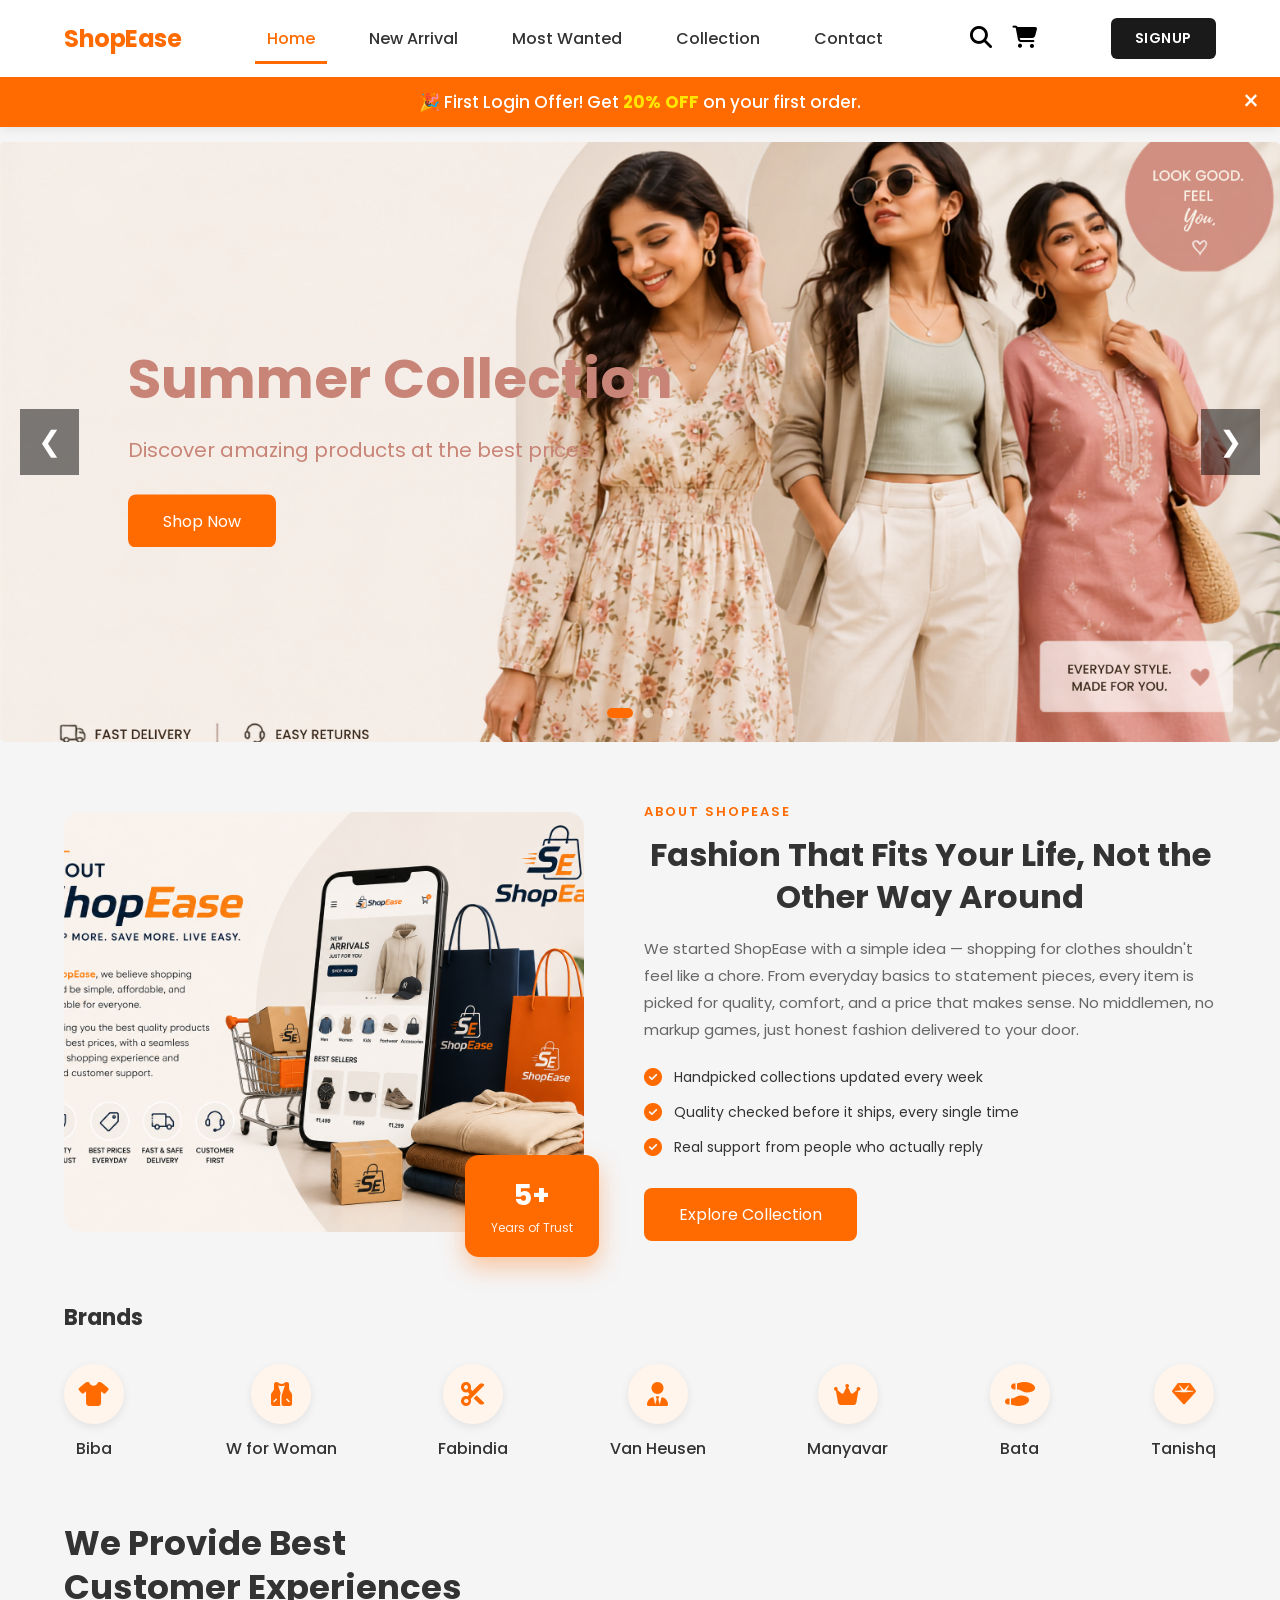
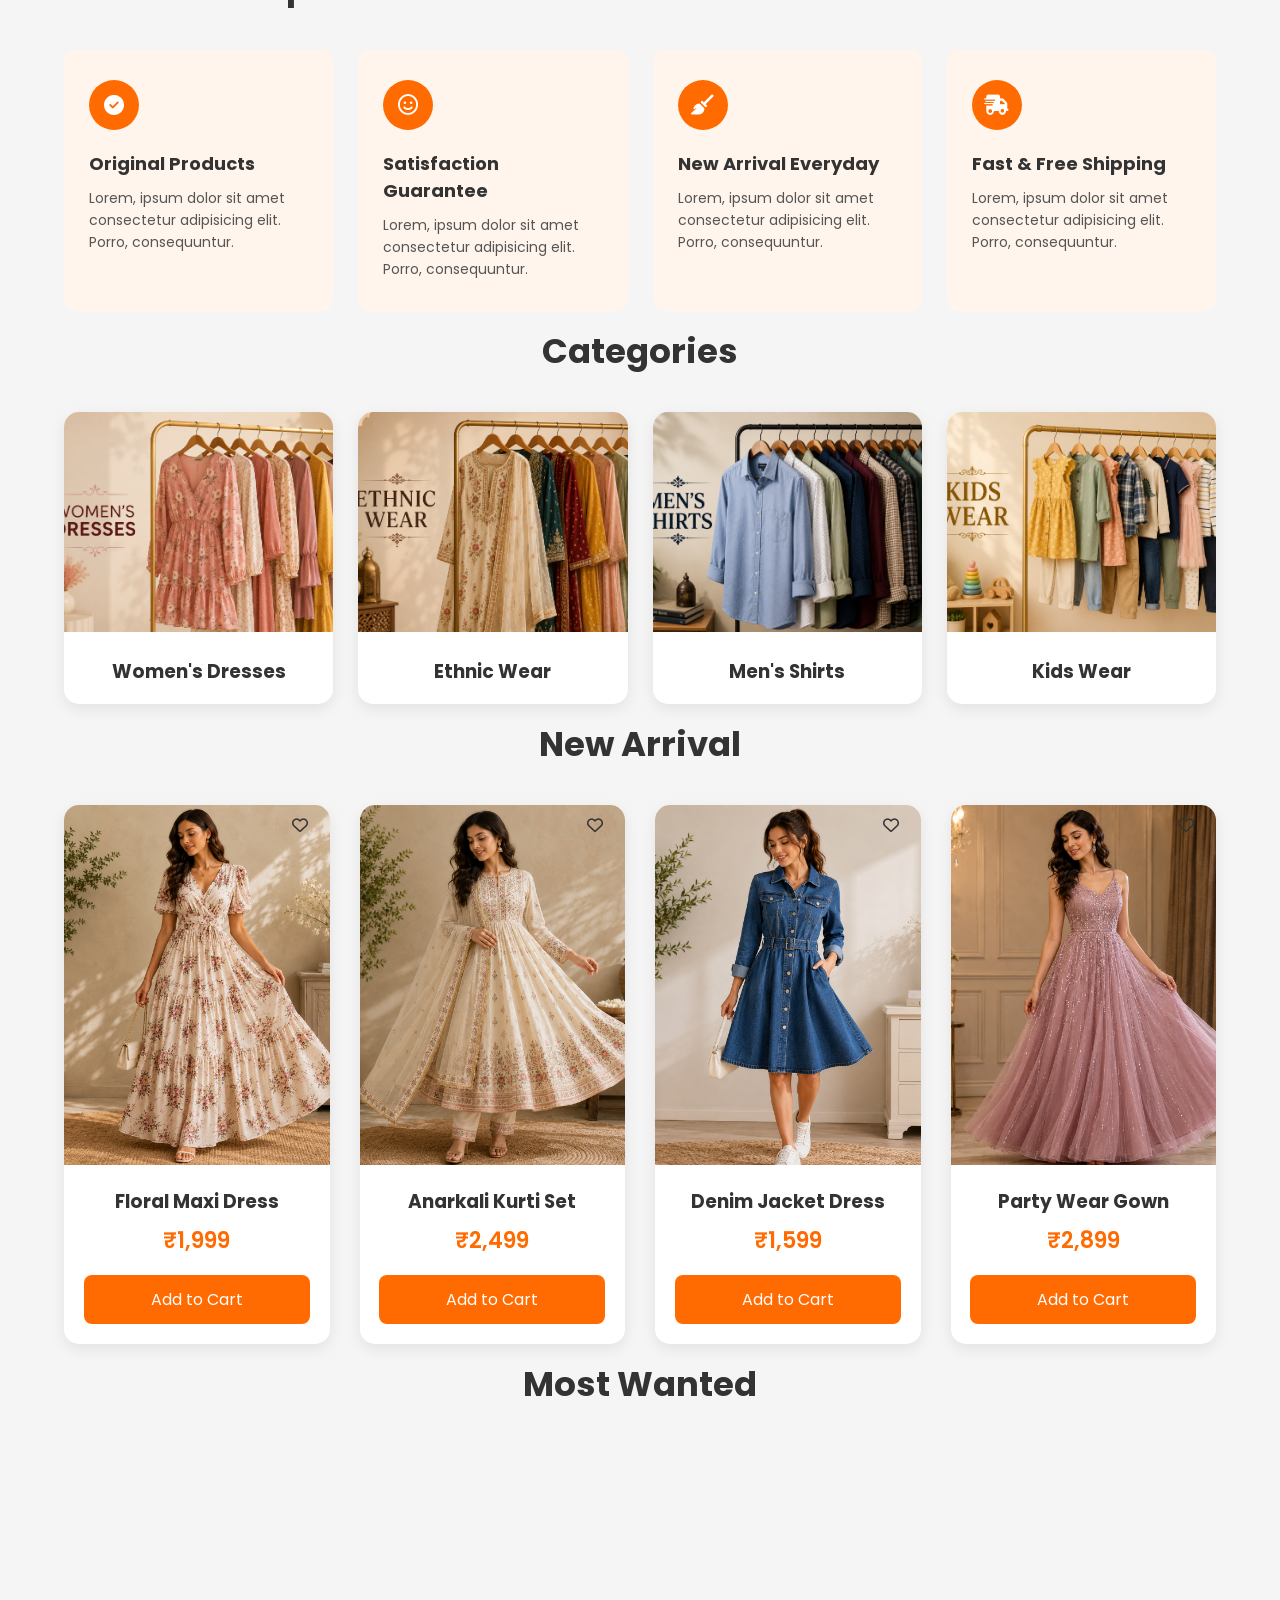
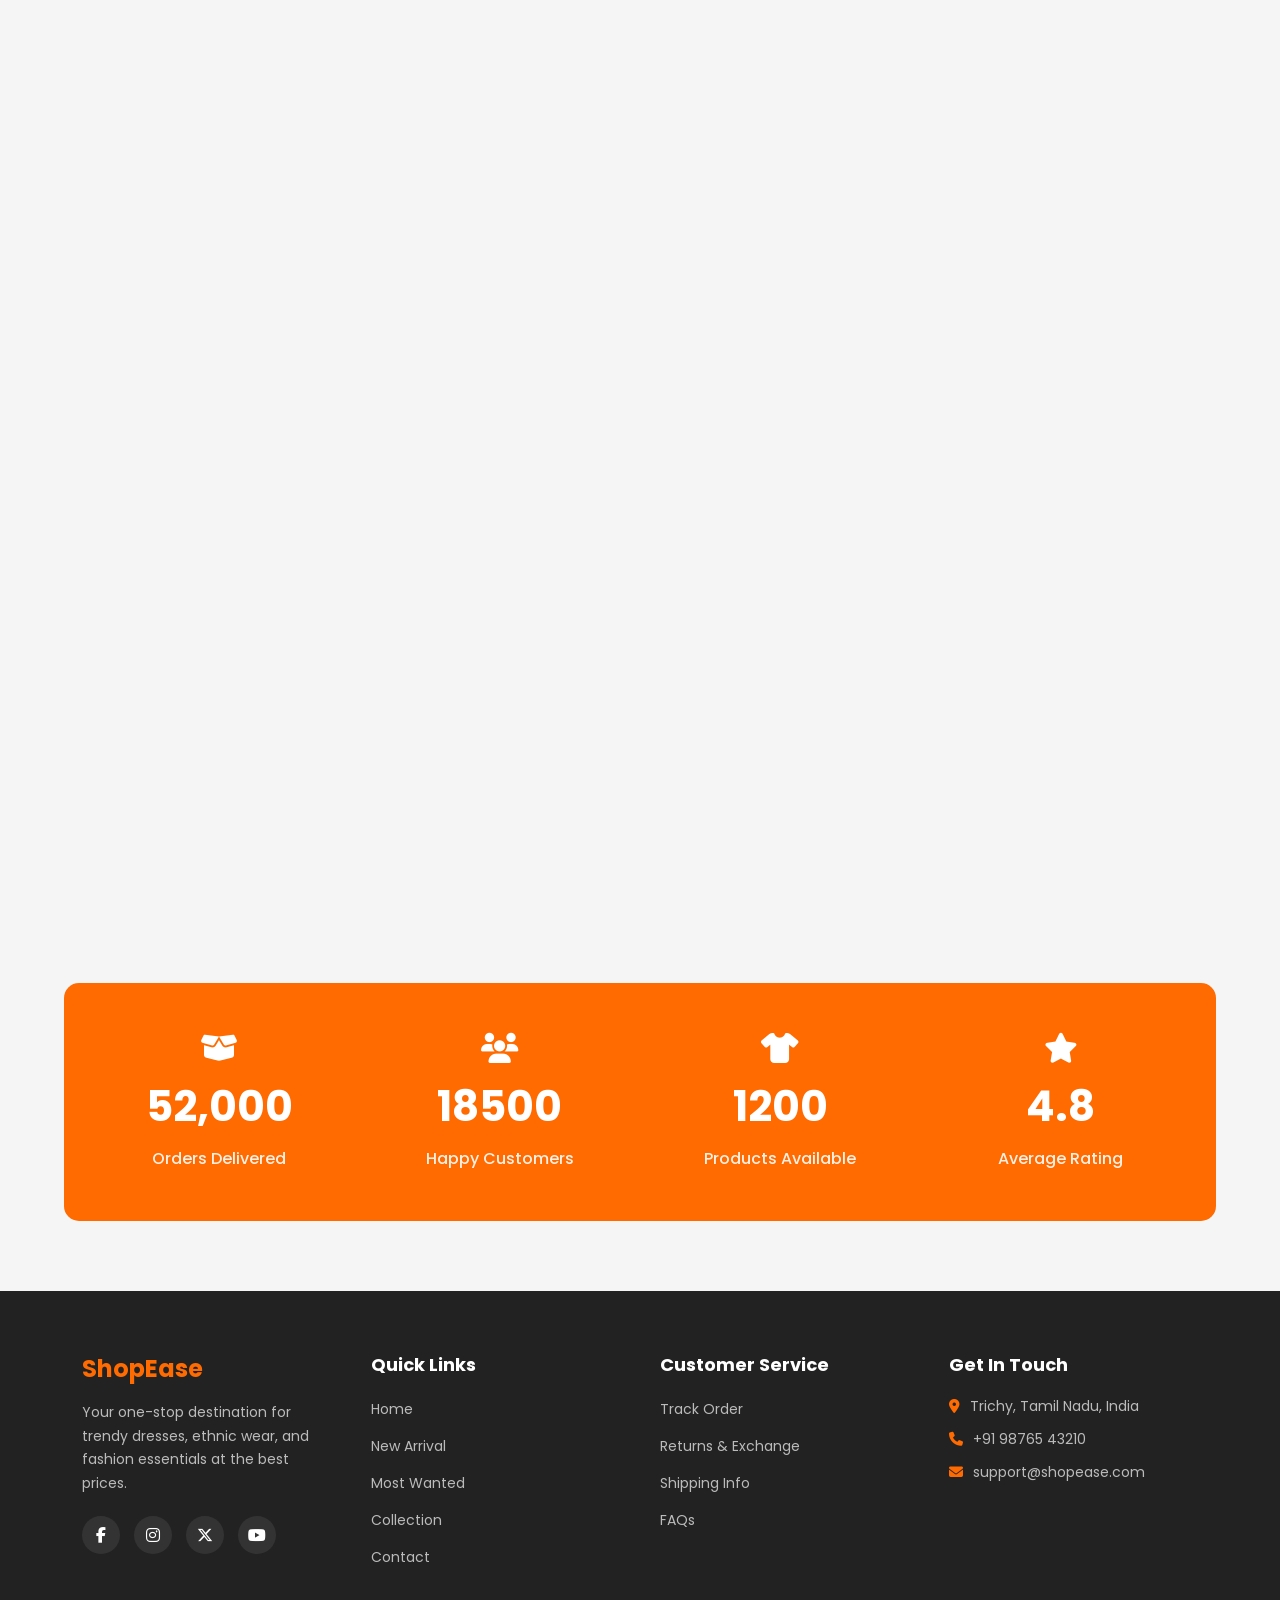
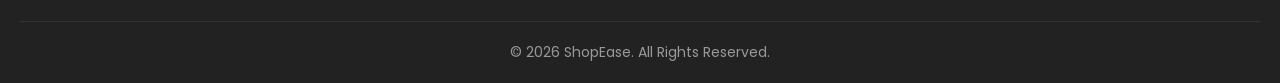
==== index.html @ 0fc429c1 "updated all file" ====
<!DOCTYPE html>
<html lang="en">
<head>
    <meta charset="UTF-8">
    <meta name="viewport" content="width=device-width, initial-scale=1.0">
    <title>ShopEase - E-Commerce</title>
    <link rel="shortcut icon" href="./img/logo.png" type="image/x-icon">
    <link rel="stylesheet" href="style.css">

    <link href="https://cdnjs.cloudflare.com/ajax/libs/font-awesome/6.5.2/css/all.min.css" rel="stylesheet">
</head>
<body>

<!-- Header -->
<header>
    <nav class="navbar">
        <div class="logo">
            <h2 class="logo-text">Shop<span class="logo-accent">Ease</span></h2>
        </div>

        <ul class="nav-links" id="navLinks" >
            <li><a href="index.html" class="active" >Home</a></li>
            <li><a href="#New-Arrival">New Arrival</a></li>
            <li><a href="#Most-Wanted">Most Wanted</a></li>
            <li><a href="collection.html">Collection</a></li>
            <li><a href="contact.html">Contact</a></li>
        </ul>

        <div class="nav-icons">
            <i class="fas fa-search"></i>
            <a href="#">
                <i class="fas fa-shopping-cart"></i>
            </a>
        </div>
        <button>Signup</button>
       <div class="hamburger" id="hamburger">
        <i class="fas fa-bars"></i>
    </div>
    </nav>
    <!-- Offer Banner -->
<div class="offer-banner" id="offerBanner">
    <span>
        🎉 First Login Offer! Get <strong>20% OFF</strong> on your first order.
    </span>

    <button id="closeOffer">&times;</button>
</div>

</header>

<!-- Hero -->
<section class="hero">

    <div class="slide active">
        <img src="./img/banner1.png" alt="">
        <div class="hero-content">
            <h1 style="color: #c88476;">Summer Collection</h1>
            <p style="color: #c88476;">Discover amazing products at the best prices.</p>
            <a href="collection.html" class="btn">Shop Now</a>
        </div>
    </div>

    <div class="slide">
        <img src="./img/banner2.png" alt="">
        <div class="hero-content">
            <h1 style="color: #c88476;">Up to 50% OFF</h1>
            <p style="color: #c88476;">Limited Time Mega Sale.</p>
            <a href="collection.html" class="btn">Explore</a>
        </div>
    </div>

    <div class="slide">
        <img src="./img/banner3.png" alt="">
        <div class="hero-content">
            <h1 style="color: #c88476;">Kid's Up to 50% OFF</h1>
            <p style="color: #c88476;">Limited Time Mega Sale.</p>
            <a href="collection.html" class="btn">Explore</a>
        </div>
    </div>

    <button class="prev">&#10094;</button>
    <button class="next">&#10095;</button>

    <div class="hero-dots"></div>

</section>
<!-- About Us -->
<section class="about">

    <div class="about-img">
        <img src="./img/about.png" alt="Inside ShopEase">
        <div class="about-badge">
            <h3>5+</h3>
            <p>Years of Trust</p>
        </div>
    </div>

    <div class="about-content">
        <p class="about-eyebrow">ABOUT SHOPEASE</p>
        <h2>Fashion That Fits Your Life, Not the Other Way Around</h2>
        <p class="about-text">We started ShopEase with a simple idea — shopping for clothes shouldn't feel like a chore. From everyday basics to statement pieces, every item is picked for quality, comfort, and a price that makes sense. No middlemen, no markup games, just honest fashion delivered to your door.</p>

        <div class="about-points">
            <div class="about-point">
                <i class="fa-solid fa-circle-check"></i>
                <p>Handpicked collections updated every week</p>
            </div>
            <div class="about-point">
                <i class="fa-solid fa-circle-check"></i>
                <p>Quality checked before it ships, every single time</p>
            </div>
            <div class="about-point">
                <i class="fa-solid fa-circle-check"></i>
                <p>Real support from people who actually reply</p>
            </div>
        </div>

        <a href="collection.html" class="btn about-btn">Explore Collection</a>
    </div>

</section>


<!-- Brands -->
<section class="brands">

    <h2 class="brands-title">Brands</h2>

    <div class="brands-container">

        <div class="brand-item">
            <div class="brand-icon"><i class="fa-solid fa-shirt"></i></div>
            <p>Biba</p>
        </div>

        <div class="brand-item">
            <div class="brand-icon"><i class="fa-solid fa-vest"></i></div>
            <p>W for Woman</p>
        </div>

        <div class="brand-item">
            <div class="brand-icon"><i class="fa-solid fa-scissors"></i></div>
            <p>Fabindia</p>
        </div>

        <div class="brand-item">
            <div class="brand-icon"><i class="fa-solid fa-user-tie"></i></div>
            <p>Van Heusen</p>
        </div>

        <div class="brand-item">
            <div class="brand-icon"><i class="fa-solid fa-crown"></i></div>
            <p>Manyavar</p>
        </div>

        <div class="brand-item">
            <div class="brand-icon"><i class="fa-solid fa-shoe-prints"></i></div>
            <p>Bata</p>
        </div>

        <div class="brand-item">
            <div class="brand-icon"><i class="fa-solid fa-gem"></i></div>
            <p>Tanishq</p>
        </div>

    </div>

</section>

<!-- Customer Experience -->
<section class="experience">

    <div class="experience-header">
        <h2>We Provide Best <br> Customer Experiences</h2>
      
    </div>

    <div class="experience-grid">

        <div class="experience-card">
            <div class="experience-icon"><i class="fa-solid fa-circle-check"></i></div>
            <h4>Original Products</h4>
            <p>Lorem, ipsum dolor sit amet consectetur adipisicing elit. Porro, consequuntur.</p>
        </div>

        <div class="experience-card">
            <div class="experience-icon"><i class="fa-regular fa-face-smile"></i></div>
            <h4>Satisfaction Guarantee</h4>
            <p>Lorem, ipsum dolor sit amet consectetur adipisicing elit. Porro, consequuntur.</p>
        </div>

        <div class="experience-card">
            <div class="experience-icon"><i class="fa-solid fa-broom"></i></div>
            <h4>New Arrival Everyday</h4>
            <p>Lorem, ipsum dolor sit amet consectetur adipisicing elit. Porro, consequuntur.</p>
        </div>

        <div class="experience-card">
            <div class="experience-icon"><i class="fa-solid fa-truck-fast"></i></div>
            <h4>Fast & Free Shipping</h4>
            <p>Lorem, ipsum dolor sit amet consectetur adipisicing elit. Porro, consequuntur.</p>
        </div>

    </div>

</section>
<!-- Categories -->
<section class="categories">

    <h2>Categories</h2>

    <div class="category-container">

        <div class="category-card">
            <img src="images/categories/womens-dresses.png" alt="Women's Dresses">
            <h3>Women's Dresses</h3>
        </div>

        <div class="category-card">
            <img src="images/categories/ethnic-wear.png" alt="Ethnic Wear">
            <h3>Ethnic Wear</h3>
        </div>

        <div class="category-card">
            <img src="images/categories/mens-shirts.png" alt="Men's Shirts">
            <h3>Men's Shirts</h3>
        </div>

        <div class="category-card">
            <img src="images/categories/kids-wear.png" alt="Kids Wear">
            <h3>Kids Wear</h3>
        </div>

    </div>

</section>

<!-- Featured Products -->
<section class="products" id="New-Arrival">

    <h2>New Arrival</h2>

    <div class="product-grid">

        <div class="product-card">

            <div class="product-img-wrap">
                <img src="images/products/product1.png" alt="Floral Maxi Dress">
                <i class="fa-regular fa-heart like-icon"></i>
            </div>

            <h3>Floral Maxi Dress</h3>

            <p class="price">₹1,999</p>

            <button>Add to Cart</button>

        </div>

        <div class="product-card">

            <div class="product-img-wrap">
                <img src="images/products/product2.png" alt="Anarkali Kurti Set">
                <i class="fa-regular fa-heart like-icon"></i>
            </div>

            <h3>Anarkali Kurti Set</h3>

            <p class="price">₹2,499</p>

            <button>Add to Cart</button>

        </div>

        <div class="product-card">

            <div class="product-img-wrap">
                <img src="images/products/product3.png" alt="Denim Jacket Dress">
                <i class="fa-regular fa-heart like-icon"></i>
            </div>

            <h3>Denim Jacket Dress</h3>

            <p class="price">₹1,599</p>

            <button>Add to Cart</button>

        </div>

        <div class="product-card">

            <div class="product-img-wrap">
                <img src="images/products/product4.png" alt="Party Wear Gown">
                <i class="fa-regular fa-heart like-icon"></i>
            </div>

            <h3>Party Wear Gown</h3>

            <p class="price">₹2,899</p>

            <button>Add to Cart</button>

        </div>

    </div>

</section>

<!-- Best Sellers -->
<section class="products" id="Most-Wanted">

    <h2>Most Wanted</h2>

    <div class="product-grid">

        <div class="product-card">
            <div class="product-img-wrap">
                <img src="images/products/product5.png" alt="Silk Saree">
                <i class="fa-regular fa-heart like-icon"></i>
            </div>
            <h3>Silk Saree</h3>
            <p class="price">₹3,299</p>
            <button>Add to Cart</button>
        </div>

        <div class="product-card">
            <div class="product-img-wrap">
                <img src="images/products/product6.png" alt="Off-Shoulder Dress">
                <i class="fa-regular fa-heart like-icon"></i>
            </div>
            <h3>Off-Shoulder Dress</h3>
            <p class="price">₹1,799</p>
            <button>Add to Cart</button>
        </div>

        <div class="product-card">
            <div class="product-img-wrap">
                <img src="images/products/product7.png" alt="Palazzo Co-ord Set">
                <i class="fa-regular fa-heart like-icon"></i>
            </div>
            <h3>Palazzo Co-ord Set</h3>
            <p class="price">₹1,499</p>
            <button>Add to Cart</button>
        </div>

        <div class="product-card">
            <div class="product-img-wrap">
                <img src="images/products/product8.png" alt="Casual Wrap Dress">
                <i class="fa-regular fa-heart like-icon"></i>
            </div>
            <h3>Casual Wrap Dress</h3>
            <p class="price">₹1,299</p>
            <button>Add to Cart</button>
        </div>

    </div>
 <div class="product-grid">

        <div class="product-card">
            <div class="product-img-wrap">
                <img src="images/products/product9.png" alt="Men's Formal Shirt">
                <i class="fa-regular fa-heart like-icon"></i>
            </div>
            <h3>Men's Formal Shirt</h3>
            <p class="price">₹1,199</p>
            <button>Add to Cart</button>
        </div>

        <div class="product-card">
            <div class="product-img-wrap">
                <img src="images/products/product10.png" alt="Men's Kurta Pajama">
                <i class="fa-regular fa-heart like-icon"></i>
            </div>
            <h3>Men's Kurta Pajama</h3>
            <p class="price">₹1,599</p>
            <button>Add to Cart</button>
        </div>

        <div class="product-card">
            <div class="product-img-wrap">
                <img src="images/products/product11.png" alt="Kids Party Frock">
                <i class="fa-regular fa-heart like-icon"></i>
            </div>
            <h3>Kids Party Frock</h3>
            <p class="price">₹899</p>
            <button>Add to Cart</button>
        </div>

        <div class="product-card">
            <div class="product-img-wrap">
                <img src="images/products/product12.png" alt="Kids T-Shirt Set">
                <i class="fa-regular fa-heart like-icon"></i>
            </div>
            <h3>Kids T-Shirt Set</h3>
            <p class="price">₹599</p>
            <button>Add to Cart</button>
        </div>

    </div>
</section>
<!-- Stats -->
<section class="stats">

    <div class="stats-container">

        <div class="stat-item">
            <i class="fa-solid fa-box-open stat-icon"></i>
            <h2 class="counter">52,000</h2>
            <p>Orders Delivered</p>
        </div>

        <div class="stat-item">
            <i class="fa-solid fa-users stat-icon"></i>
            <h2 class="counter">18500</h2>
            <p>Happy Customers</p>
        </div>

        <div class="stat-item">
            <i class="fa-solid fa-shirt stat-icon"></i>
            <h2 class="counter">1200</h2>
            <p>Products Available</p>
        </div>

        <div class="stat-item">
            <i class="fa-solid fa-star stat-icon"></i>
            <h2 class="counter">4.8</h2>
            <p>Average Rating</p>
        </div>

    </div>

</section>
<!-- Footer -->
<footer>

    <div class="footer-container">

        <div class="footer-col">
            <h3>ShopEase</h3>
            <p>Your one-stop destination for trendy dresses, ethnic wear, and fashion essentials at the best prices.</p>
            <div class="footer-socials">
                <a href="#"><i class="fa-brands fa-facebook-f"></i></a>
                <a href="#"><i class="fa-brands fa-instagram"></i></a>
                <a href="#"><i class="fa-brands fa-x-twitter"></i></a>
                <a href="#"><i class="fa-brands fa-youtube"></i></a>
            </div>
        </div>

        <div class="footer-col">
            <h4>Quick Links</h4>
            <ul>
                <li><a href="index.html">Home</a></li>
                <li><a href="#New-Arrival">New Arrival</a></li>
                <li><a href="#Most-Wanted">Most Wanted</a></li>
                <li><a href="collection.html">Collection</a></li>
                <li><a href="contact.html">Contact</a></li>
            </ul>
        </div>

        <div class="footer-col">
            <h4>Customer Service</h4>
            <ul>
                <li><a href="#">Track Order</a></li>
                <li><a href="#">Returns & Exchange</a></li>
                <li><a href="#">Shipping Info</a></li>
                <li><a href="#">FAQs</a></li>
            </ul>
        </div>

        <div class="footer-col">
            <h4>Get In Touch</h4>
            <ul class="footer-contact">
                <li><i class="fa-solid fa-location-dot"></i> Trichy, Tamil Nadu, India</li>
                <li><i class="fa-solid fa-phone"></i> +91 98765 43210</li>
                <li><i class="fa-solid fa-envelope"></i> support@shopease.com</li>
            </ul>
        </div>

    </div>

    <div class="footer-bottom">
        <p>© 2026 ShopEase. All Rights Reserved.</p>
    </div>

</footer>

<script src="index.js"></script>

</body>
</html>
---- style.css ----
/* Google Font */
@import url('https://fonts.googleapis.com/css2?family=Poppins:wght@300;400;500;600;700&display=swap');

*{
    margin:0;
    padding:0;
    box-sizing:border-box;
    font-family:'Poppins',sans-serif;
}

body{
    background:#f5f5f5;
    color:#333;
}

/* Navbar */
.navbar button {
    padding: 10px 24px;
    background-color: #1a1a1a;
    color: #fff;
    border: none;
    border-radius: 6px;
    font-size: 14px;
    font-weight: 600;
    text-transform: uppercase;
    letter-spacing: 0.5px;
    cursor: pointer;
    transition: all 0.3s ease;
}

.navbar button:hover {
    background-color: #333;
    transform: translateY(-2px);
    box-shadow: 0 4px 12px rgba(0, 0, 0, 0.15);
}

.navbar button:active {
    transform: translateY(0);
}
header{
    background:#fff;
    box-shadow:0 2px 10px rgba(0,0,0,.08);
    position:sticky;
    top:0;
    z-index:1000;
}

.navbar{
    width:90%;
    margin:auto;
    display:flex;
    justify-content:space-between;
    align-items:center;
    padding:18px 0;
}

.logo h2{
    color:#ff6b00;
}

.logo-link{
    display:flex;
    align-items:center;
    gap:8px;
    text-decoration:none;
}

.logo-icon{
    display:flex;
    align-items:center;
    justify-content:center;
    width:34px;
    height:34px;
    background:#111111;
    border-radius:8px;
    color:#fff;
    font-size:16px;
}

.logo-icon i{
    color:#ff6b00;
}

.logo-text{
    font-weight:700;
    font-size:24px;
    color:#111111;
    letter-spacing:-0.5px;
}

.logo-accent{
    color:#ff6b00;
}

.nav-links{
    display:flex;
    list-style:none;
    gap:30px;
}

.nav-links a{
    position: relative;
    text-decoration: none;
    color: #333;
    font-weight: 500;
    padding: 8px 12px;
    transition: .3s;
}

.nav-links a::after{
    content: "";
    position: absolute;
    left: 0;
    bottom: -6px;
    width: 0;
    height: 3px;
    background: #ff6b00;
    transition: .3s;
}

.nav-links a:hover{
    color: #ff6b00;
}

.nav-links a.active{
    color: #ff6b00;
}

.nav-links a.active::after{
    width: 100%;
}
.nav-icons{
    display:flex;
    gap:20px;
}

.nav-icons i{
    font-size:22px;
    cursor:pointer;
    transition:.3s;
    color: black;
}

.nav-icons i:hover{
    color:#ff6b00;
}
/* Offer Banner */

.offer-banner{
    width:100%;
   
    background:#ff6b00;
    color:#fff;
    display:flex;
    justify-content:center;
    align-items:center;
    gap:15px;
    padding:12px 20px;
    font-size:17px;
    font-weight:500;
    position:relative;
}

.offer-banner strong{
    color:#ffe600;
}

.offer-banner button{
    position:absolute;
    right:20px;
    background:none;
    border:none;
    color:#fff;
    font-size:28px;
    cursor:pointer;
    transition:.3s;
}

.offer-banner button:hover{
    transform:scale(1.2);
}

/* Hero */
.hero{
    position:relative;
    width:100%;
    height:600px;
    overflow:cover;
}

.slide{
    display:none;
    position:absolute;
    width:100%;
    height:100%;
}

.slide.active{
    display:block;
}

.slide img{
    width:100%;
    height:100%;
    object-fit:cover;
    display:block;
    border-radius: 5px;
}
.hero-content{
    position:absolute;
    top:50%;
    left:10%;
    transform:translateY(-50%);
    color:#fff;
    z-index:2;
}

.hero-content h1{
    font-size:55px;
    margin-bottom:10px;
}

.hero-content p{
    font-size:20px;
    margin-bottom:25px;
}

.prev,
.next{
    position:absolute;
    top:50%;
    transform:translateY(-50%);
    background:rgba(0,0,0,.5);
    color:#fff;
    border:none;
    font-size:28px;
    padding:12px 18px;
    cursor:pointer;
    z-index:10;
}

.prev{
    left:20px;
}

.next{
    right:20px;
}

.hero-content h1{
    font-size:55px;
    margin-bottom:15px;
}

.hero-content p{
    font-size:20px;
    margin-bottom:30px;
}

.btn{
    display:inline-block;
    padding:14px 35px;
    background:#ff6b00;
    color:#fff;
    text-decoration:none;
    border-radius:8px;
    transition:.3s;
}

.btn:hover{
    background:#e85d00;
}

/* Sections */

section{
    width:90%;
    margin:15px auto;
}

section h2{
    text-align:center;
    margin-bottom:35px;
    font-size:34px;
}

/* Categories */

.category-container{
    display:grid;
    grid-template-columns:repeat(auto-fit,minmax(220px,1fr));
    gap:25px;
}

.category-card{
    background:#fff;
    border-radius:15px;
    overflow:hidden;
    text-align:center;
    box-shadow:0 5px 15px rgba(0,0,0,.08);
    transition:.3s;
}

.category-card:hover{
    transform:translateY(-8px);
}

.category-card img{
    width:100%;
    height:220px;
    object-fit:cover;
}

.category-card h3{
    padding:18px;
}

/* Products */

.product-grid{
    display:grid;
    grid-template-columns:repeat(auto-fit,minmax(240px,1fr));
    gap:30px;
}

.product-card{
    background:#fff;
    border-radius:15px;
    overflow:hidden;
    text-align:center;
    box-shadow:0 5px 15px rgba(0,0,0,.08);
    transition:.3s;
}

.product-card:hover{
    transform:translateY(-8px);
}

.product-card img{
    width:100%;
    height:360px;
    object-fit:cover;
}
.product-img-wrap{
    position:relative;
}

.like-icon{
    position:absolute;
    top:12px;
    right:12px;
   
  
    width:36px;
    height:36px;
    display:flex;
    align-items:center;
    justify-content:center;
    border-radius:50%;
    font-size:16px;
    cursor:pointer;
   
    transition:.3s;
}

.like-icon:hover{
    color:#ff6b00;
    transform:scale(1.15);
}

.like-icon.liked{
    color:#e63946;
    font-weight:900;
}

.product-card h3{
    margin:15px 0 8px;
}

.price{
    color:#ff6b00;
    font-size:22px;
    font-weight:600;
    margin-bottom:18px;
}

.product-card button{
    width:85%;
    padding:12px;
    margin-bottom:20px;
    border:none;
    background:#ff6b00;
    color:#fff;
    border-radius:8px;
    cursor:pointer;
    transition:.3s;
    font-size:16px;
}

.product-card button:hover{
    background:#e85d00;
}

/* Footer */

footer{
    background:#222;
    color:#fff;
    padding:60px 20px 0;
    margin-top:70px;
}

.footer-container{
    width:90%;
    max-width:1200px;
    margin:auto;
    display:grid;
    grid-template-columns:repeat(auto-fit,minmax(220px,1fr));
    gap:40px;
    padding-bottom:40px;
}

.footer-col h3{
    color:#ff6b00;
    font-size:24px;
    margin-bottom:15px;
}

.footer-col h4{
    margin-bottom:18px;
    font-size:18px;
}

.footer-col p{
    color:#bbb;
    font-size:14px;
    line-height:1.7;
}

.footer-col ul{
    list-style:none;
}

.footer-col ul li{
    margin-bottom:12px;
}

.footer-col ul li a{
    color:#bbb;
    text-decoration:none;
    font-size:14px;
    transition:.3s;
}

.footer-col ul li a:hover{
    color:#ff6b00;
}

.footer-contact li{
    color:#bbb;
    font-size:14px;
    display:flex;
    align-items:center;
    gap:10px;
}

.footer-contact li i{
    color:#ff6b00;
}

.footer-socials{
    display:flex;
    gap:14px;
    margin-top:20px;
}

.footer-socials a{
    width:38px;
    height:38px;
    background:#333;
    border-radius:50%;
    display:flex;
    align-items:center;
    justify-content:center;
    color:#fff;
    text-decoration:none;
    transition:.3s;
}

.footer-socials a:hover{
    background:#ff6b00;
    transform:translateY(-4px);
}

.footer-bottom{
    text-align:center;
    padding:20px 0;
    border-top:1px solid #333;
    font-size:14px;
    color:#999;
}

/* Responsive */

@media(max-width:768px){

.navbar{
    flex-direction:column;
    gap:20px;
}

.nav-links{
    flex-wrap:wrap;
    justify-content:center;
    gap:15px;
}

.hero{
    height:70vh;
}

.hero-content h1{
    font-size:36px;
}

.hero-content p{
    font-size:16px;
}

section h2{
    font-size:28px;
}

}
/* Brands */
.brands{
    text-align:left;
}

.brands-title{
    text-align:left;
    font-size:22px;
    margin-bottom:30px;
}

.brands-container{
    display:flex;
    flex-wrap:wrap;
    justify-content:space-between;
    gap:20px;
}

.brand-item{
    display:flex;
    flex-direction:column;
    align-items:center;
    gap:12px;
}

.brand-icon{
    width:60px;
    height:60px;
    border-radius:50%;
    display:flex;
    align-items:center;
    justify-content:center;
    font-size:24px;
    background:#fff5ec;
    color:#ff6b00;
    box-shadow:0 3px 10px rgba(0,0,0,.08);
    transition:.3s;
}

.brand-item:hover .brand-icon{
    background:#ff6b00;
    color:#fff;
    transform:translateY(-4px);
}

.brand-item p{
    font-size:16px;
    font-weight:500;
    color:#333;
}

/* Customer Experience */
.experience{
    margin-top:60px;
}

.experience-header{
    display:flex;
    justify-content:space-between;
    align-items:flex-end;
    flex-wrap:wrap;
    gap:20px;
    margin-bottom:40px;
}

.experience-header h2{
    text-align:left;
    font-size:34px;
    line-height:1.3;
    margin-bottom:0;
}


.hamburger{
    display:none;
    font-size:26px;
    cursor:pointer;
    color:#333;
}
.hamburger:hover{
    color: #ff6b00;
}
@media(max-width:768px){

.navbar{
    flex-direction:row;
    flex-wrap:wrap;
    justify-content:space-between;
    gap:0;
    position:relative;
}

.hamburger{
    display:block;
    order:1;
}

.logo{
    order:0;
}

.nav-icons{
    order:2;
}

.navbar button{
    display:none;
}

.nav-links{
    display:none;
    flex-direction:column;
    width:100%;
    text-align:center;
    gap:0;
    order:3;
    background:#fff;
    box-shadow:0 8px 15px rgba(0,0,0,.08);
    border-radius:0 0 10px 10px;
}

.nav-links.show{
    display:flex;
}

.nav-links li{
    padding:15px 0;
    border-bottom:1px solid #f0f0f0;
}

.hero{
    height:70vh;
}

.hero-content h1{
    font-size:36px;
}

.hero-content p{
    font-size:16px;
}

section h2{
    font-size:28px;
}

}
.experience-grid{
    display:grid;
    grid-template-columns:repeat(auto-fit,minmax(240px,1fr));
    gap:25px;
}

.experience-card{
    background:#fff5ec;
    border-radius:12px;
    padding:30px 25px;
    transition:.3s;
}

.experience-card:hover{
    transform:translateY(-6px);
    box-shadow:0 8px 20px rgba(0,0,0,.08);
}

.experience-icon{
    width:50px;
    height:50px;
    background:#ff6b00;
    color:#fff;
    border-radius:50%;
    display:flex;
    align-items:center;
    justify-content:center;
    font-size:20px;
    margin-bottom:20px;
}

.experience-card h4{
    margin-bottom:10px;
    font-size:18px;
}

.experience-card p{
    font-size:14px;
    color:#555;
    line-height:1.6;
}
/* Responsive */
@media(max-width:768px){

.navbar{
    flex-direction:row;
    flex-wrap:wrap;
    justify-content:space-between;
    align-items:center;
    gap:0;
    position:relative;
}

.hamburger{
    display:block;
    order:1;
}

.logo{
    order:0;
}

.nav-icons{
    display:none;
}

.navbar button{
    display:none;
}

.nav-links{
    display:none;
    flex-direction:column;
    width:100%;
    text-align:center;
    gap:0;
    order:3;
    background:#fff;
    box-shadow:0 8px 15px rgba(0,0,0,.08);
    border-radius:0 0 10px 10px;
}

.nav-links.show{
    display:flex;
}

.nav-links li{
    padding:15px 0;
    border-bottom:1px solid #f0f0f0;
}

.hero{
    height:70vh;
}

.hero-content h1{
    font-size:36px;
}

.hero-content p{
    font-size:16px;
}

section h2{
    font-size:28px;
}

}
@media(max-width:768px){

.brands-container{
    flex-wrap:nowrap;
    justify-content:flex-start;
    overflow-x:auto;
    padding-bottom:15px;
    scroll-behavior:smooth;
    -webkit-overflow-scrolling:touch;
}

.brand-item{
    flex:0 0 auto;
}

.brands-container::-webkit-scrollbar{
    height:6px;
}

.brands-container::-webkit-scrollbar-track{
    background:#f0f0f0;
    border-radius:10px;
}

.brands-container::-webkit-scrollbar-thumb{
    background:#ff6b00;
    border-radius:10px;
}

}
@media(max-width:768px){
    .brands-container{
        justify-content:center;
    }
    .experience-header h2{
        font-size:26px;
    }
}
/* Stats */
.stats{
    background:#ff6b00;
    border-radius:15px;
    padding:50px 30px;
    margin:60px auto;
}

.stats-container{
    display:grid;
    grid-template-columns:repeat(auto-fit,minmax(200px,1fr));
    gap:30px;
    text-align:center;
}

.stat-item{
    color:#fff;
}

.stat-icon{
    font-size:30px;
    margin-bottom:12px;
}

.counter{
    font-size:42px;
    font-weight:700;
    margin-bottom:8px;
}

.stat-item p{
    font-size:16px;
    font-weight:500;
    opacity:.9;
}

@media(max-width:768px){
    .counter{
        font-size:32px;
    }
}



/* Layout */
.collection-wrap{
    display:grid;
    grid-template-columns:240px 1fr;
    gap:0;
}

/* Sidebar */
.sidebar{
    border-right:2px solid #111111;
    padding:40px 30px;
}

.filter-block{
    margin-bottom:40px;
}

.filter-eyebrow{
    font-size:11px;
    letter-spacing:2px;
    color:#7a7a7a;
    margin-bottom:10px;
}

.filter-block h3{
    font-family:'Archivo Black',sans-serif;
    font-size:22px;
    text-transform:uppercase;
    margin-bottom:18px;
}

.filter-option{
    display:flex;
    align-items:center;
    gap:10px;
    margin-bottom:14px;
    cursor:pointer;
}

.filter-option input{
    width:15px;
    height:15px;
    accent-color:#111111;
    cursor:pointer;
}

.filter-option label{
    font-size:15px;
    cursor:pointer;
}

.color-dot{
    width:16px;
    height:16px;
    border-radius:50%;
    border:1px solid #ccc;
    display:inline-block;
}

.filter-option.color-opt{
    gap:12px;
}

/* Main */
.collection-main{
    padding:40px 5% 60px;
}

.search-bar{
    display: flex;
    align-items: center;
    border: 2px solid #000;
    background: #fff;
    padding: 14px 20px;
    gap: 12px;
    box-sizing: border-box;
}

.search-bar input{
    flex: 1;
    border: none !important;
    outline: none;
    box-shadow: none;
    background: transparent;
    font-size: 15px;
    font-family: 'Inter', sans-serif;
    appearance: none;
    -webkit-appearance: none;
}

.search-bar i{
    color:#111111;
}

.collection-heading{
    display:flex;
    justify-content:space-between;
    align-items:baseline;
    padding: 5px;
    margin-bottom:28px;
    flex-wrap:wrap;
    gap:10px;
}

.collection-heading h1{
    font-family:'Archivo Black',sans-serif;
    font-size:32px;
    text-transform:uppercase;
}

.result-count{
    font-size:13px;
    color:#7a7a7a;
}

.product-grid-n{
    display:grid;
    grid-template-columns:repeat(3,1fr);
    gap:36px 28px;
}

.product-tile{
    cursor:pointer;
}

.tile-img{
   
    aspect-ratio:1/1;
    display:flex;
    align-items:center;
    justify-content:center;
    position:relative;
    overflow:hidden;
    margin-bottom:16px;
}

.tile-img i.hanger{
    font-size:34px;
    color:#c9c9c9;
    position:absolute;
    top:14px;
}

.tile-img .garment-img{
    width:100%;
    height:100%;
    object-fit:cover;
    display:block;
}

.tag-new{
    position:absolute;
    top:12px;
    left:12px;
    background:#ff6b00;
    color:#ffffff;
    font-size:11px;
    font-weight:700;
    padding:4px 10px;
    letter-spacing:1px;
}

.tile-img .like-icon-n{
    position:absolute;
    top:12px;
    right:12px;
    background:#fff;
    width:32px;
    height:32px;
    border-radius:50%;
    display:flex;
    align-items:center;
    justify-content:center;
    font-size:14px;
    cursor:pointer;
    box-shadow:0 2px 6px rgba(0,0,0,.12);
    transition:.2s;
}

.tile-img .like-icon-n:hover{
    color:#e63946;
    transform:scale(1.1);
}

.tile-img .like-icon-n.liked{
    color:#e63946;
}

.product-tile h4{
    font-size:17px;
    font-weight:600;
    margin-bottom:6px;
}

.product-tile .n-price{
    font-family:'JetBrains Mono',monospace;
    font-size:15px;
    font-weight:600;
}

/* =========================
   Collection Responsive
========================= */

@media (max-width: 992px){

    .collection-wrap{
        grid-template-columns:1fr;
    }

    .sidebar{
        border-right:none;
        border-bottom:2px solid #111111;
        padding:25px 20px;
    }

    .collection-main{
        padding:25px 20px 40px;
    }

    .product-grid-n{
        grid-template-columns:repeat(2,1fr);
        gap:20px;
    }

    .collection-heading{
        flex-direction:column;
        align-items:flex-start;
    }

    .collection-heading h1{
        font-size:28px;
    }
}

@media (max-width:768px){

    .search-bar{
        padding:12px 16px;
    }

    .search-bar input{
        font-size:14px;
    }

    .sidebar{
        padding:20px 15px;
    }

    .filter-block h3{
        font-size:20px;
    }

    .product-grid-n{
        grid-template-columns:1fr 1fr;
        gap:18px;
    }

    .tile-img{
        aspect-ratio:1/1;
    }

    .product-tile h4{
        font-size:15px;
    }

    .n-price{
        font-size:14px;
    }
}

@media (max-width:480px){

    .collection-main{
        padding:20px 15px;
    }

    .search-bar{
        padding:10px 14px;
    }

    .collection-heading h1{
        font-size:22px;
    }

    .result-count{
        font-size:12px;
    }

    .product-grid-n{
        grid-template-columns:1fr;
        gap:20px;
    }

    .sidebar{
        padding:15px;
    }

    .filter-block{
        margin-bottom:25px;
    }

    .filter-block h3{
        font-size:18px;
    }

    .filter-option label{
        font-size:14px;
    }
}

/* =========================
   Contact Page
========================= */

.contact-hero{
    background:#111111;
    color:#fff;
    text-align:center;
    padding:70px 20px;
}

.contact-hero h1{
    font-size:42px;
    margin-bottom:14px;
}

.contact-hero p{
    color:#bbb;
    font-size:16px;
    max-width:520px;
    margin:0 auto;
}

.contact-wrap{
    width:90%;
    max-width:1200px;
    margin:50px auto;
}

.contact-info{
    display:grid;
    grid-template-columns:repeat(auto-fit,minmax(220px,1fr));
    gap:20px;
    margin-bottom:60px;
}

.contact-info-card{
    background:#fff;
    border-radius:14px;
    padding:28px 22px;
    text-align:center;
    box-shadow:0 5px 15px rgba(0,0,0,.06);
    transition:.3s;
}

.contact-info-card:hover{
    transform:translateY(-6px);
    box-shadow:0 10px 25px rgba(0,0,0,.1);
}

.contact-info-icon{
    width:52px;
    height:52px;
    margin:0 auto 16px;
    background:#fff5ec;
    color:#ff6b00;
    border-radius:50%;
    display:flex;
    align-items:center;
    justify-content:center;
    font-size:20px;
}

.contact-info-card h4{
    margin-bottom:6px;
    font-size:16px;
}

.contact-info-card p{
    color:#666;
    font-size:14px;
}

.contact-grid{
    display:grid;
    grid-template-columns:1.6fr 1fr;
    gap:40px;
    align-items:start;
}

.contact-form{
    background:#fff;
    border-radius:16px;
    padding:40px;
    box-shadow:0 5px 20px rgba(0,0,0,.06);
}

.contact-form h2{
    margin-bottom:24px;
    font-size:26px;
}

.form-row{
    display:grid;
    grid-template-columns:1fr 1fr;
    gap:18px;
}

.form-group{
    margin-bottom:18px;
    display:flex;
    flex-direction:column;
}

.form-group label{
    font-size:13px;
    font-weight:600;
    margin-bottom:8px;
    color:#444;
}

.form-group input,
.form-group textarea{
    border:1.5px solid #e2e2e2;
    border-radius:8px;
    padding:12px 14px;
    font-size:14px;
    font-family:'Poppins',sans-serif;
    outline:none;
    transition:.3s;
    resize:vertical;
}

.form-group input:focus,
.form-group textarea:focus{
    border-color:#ff6b00;
    box-shadow:0 0 0 3px rgba(255,107,0,.12);
}

.contact-submit{
    border:none;
    cursor:pointer;
    font-size:15px;
    font-family:'Poppins',sans-serif;
}

.form-success{
    display:none;
    margin-top:14px;
    padding:12px 16px;
    background:#e9f9ee;
    color:#1b7a3d;
    border-radius:8px;
    font-size:14px;
}

.form-success.show{
    display:block;
}

.contact-side h3{
    margin-bottom:20px;
    font-size:20px;
}

.faq-item{
    background:#fff;
    border-radius:12px;
    padding:18px 20px;
    margin-bottom:14px;
    box-shadow:0 3px 10px rgba(0,0,0,.05);
}

.faq-item h4{
    font-size:15px;
    margin-bottom:6px;
    color:#111;
}

.faq-item p{
    font-size:13px;
    color:#666;
    line-height:1.6;
}

@media(max-width:900px){
    .contact-grid{
        grid-template-columns:1fr;
    }
}

@media(max-width:600px){
    .form-row{
        grid-template-columns:1fr;
    }
    .contact-hero h1{
        font-size:30px;
    }
    .contact-form{
        padding:26px;
    }
}

/* =========================
   About Us
========================= */

.about{
    width:90%;
    max-width:1200px;
    margin:60px auto;
    display:grid;
    grid-template-columns:1fr 1.1fr;
    gap:60px;
    align-items:center;
}

.about-img{
    position:relative;
}

.about-img img{
    width:100%;
    height:420px;
    object-fit:cover;
    border-radius:16px;
    display:block;
}

.about-badge{
    position:absolute;
    bottom:-25px;
    right:-15px;
    background:#ff6b00;
    color:#fff;
    padding:20px 26px;
    border-radius:14px;
    text-align:center;
    box-shadow:0 10px 25px rgba(255,107,0,.35);
}

.about-badge h3{
    font-size:28px;
    margin-bottom:2px;
}

.about-badge p{
    font-size:12px;
    opacity:.9;
}

.about-eyebrow{
    color:#ff6b00;
    font-weight:600;
    font-size:13px;
    letter-spacing:2px;
    margin-bottom:12px;
}

.about-content h2{
    font-size:32px;
    line-height:1.3;
    margin-bottom:18px;
}

.about-text{
    color:#666;
    font-size:15px;
    line-height:1.8;
    margin-bottom:24px;
}

.about-points{
    display:flex;
    flex-direction:column;
    gap:14px;
    margin-bottom:30px;
}

.about-point{
    display:flex;
    align-items:center;
    gap:12px;
}

.about-point i{
    color:#ff6b00;
    font-size:18px;
    flex-shrink:0;
}

.about-point p{
    font-size:14px;
    color:#333;
}

.about-btn{
    border:none;
    cursor:pointer;
}

@media(max-width:900px){
    .about{
        grid-template-columns:1fr;
        gap:60px 0;
        margin:40px auto;
    }

    .about-img img{
        height:320px;
    }

    .about-content h2{
        font-size:26px;
    }
}

/* =========================
   Hero Mobile Crop Fix
========================= */

.slide img{
    object-position:center;
}

@media(max-width:768px){

    .hero{
        height:60vh;
    }

    /* Banner 1 - models positioned right side of frame */
    .slide:nth-child(1) img{
        object-position:78% center;
    }

    /* Banner 2 - couple positioned center-right of frame */
    .slide:nth-child(2) img{
        object-position:68% center;
    }

    /* Banner 3 - kids banner, keep centered subject in frame */
    .slide:nth-child(3) img{
        object-position:60% center;
    }

    .hero::after{
        content:"";
        position:absolute;
        inset:0;
        background:linear-gradient(180deg, rgba(0,0,0,.15) 0%, rgba(0,0,0,.55) 100%);
        z-index:1;
        pointer-events:none;
    }

    .hero-content{
        left:6%;
        right:6%;
        max-width:88%;
        z-index:2;
    }

    .hero-content h1{
        font-size:26px;
        line-height:1.25;
        margin-bottom:8px;
    }

    .hero-content p{
        font-size:14px;
        margin-bottom:18px;
    }

    .hero .btn{
        padding:10px 24px;
        font-size:14px;
    }

    .prev,
    .next{
        font-size:18px;
        padding:8px 12px;
        z-index:2;
    }
}

/* =========================
   Hero Slider Animation
========================= */

.slide{
    display:block;
    opacity:0;
    pointer-events:none;
    transition:opacity 1s ease-in-out;
}

.slide.active{
    opacity:1;
    pointer-events:auto;
    z-index:1;
}

.hero-content h1,
.hero-content p,
.hero-content .btn{
    opacity:0;
    transform:translateY(30px);
    animation:heroFadeUp .8s ease forwards;
}

.slide.active .hero-content h1{
    animation-delay:.3s;
}

.slide.active .hero-content p{
    animation-delay:.5s;
}

.slide.active .hero-content .btn{
    animation-delay:.7s;
}

@keyframes heroFadeUp{
    from{
        opacity:0;
        transform:translateY(30px);
    }
    to{
        opacity:1;
        transform:translateY(0);
    }
}

/* Product Card Scroll Animation */
.product-card,
.category-card,
.experience-card,
.contact-info-card{
    opacity:0;
    transform:translateY(24px);
    transition:opacity .6s ease, transform .6s ease;
}

.product-card.in-view,
.category-card.in-view,
.experience-card.in-view,
.contact-info-card.in-view{
    opacity:1;
    transform:translateY(0);
}

/* =========================
   Hero Dots
========================= */

.hero-dots{
    position:absolute;
    bottom:24px;
    left:50%;
    transform:translateX(-50%);
    display:flex;
    gap:10px;
    z-index:3;
}

.hero-dot{
    width:10px;
    height:10px;
    border-radius:50%;
    background:rgba(255,255,255,.5);
    cursor:pointer;
    transition:.3s;
}

.hero-dot:hover{
    background:rgba(255,255,255,.8);
}

.hero-dot.active{
    background:#ff6b00;
    width:26px;
    border-radius:6px;
}

@media(max-width:768px){
    .hero-dots{
        bottom:16px;
    }
}


.add-cart{
    width:100%;
    margin-top:12px;
    padding:12px;
    border:none;
    border-radius:8px;
    background:#ff6b00;
    color:#fff;
    font-size:15px;
    font-weight:600;
    cursor:pointer;
    transition:.3s;
}

.add-cart:hover{
    background:#e55d00;
}
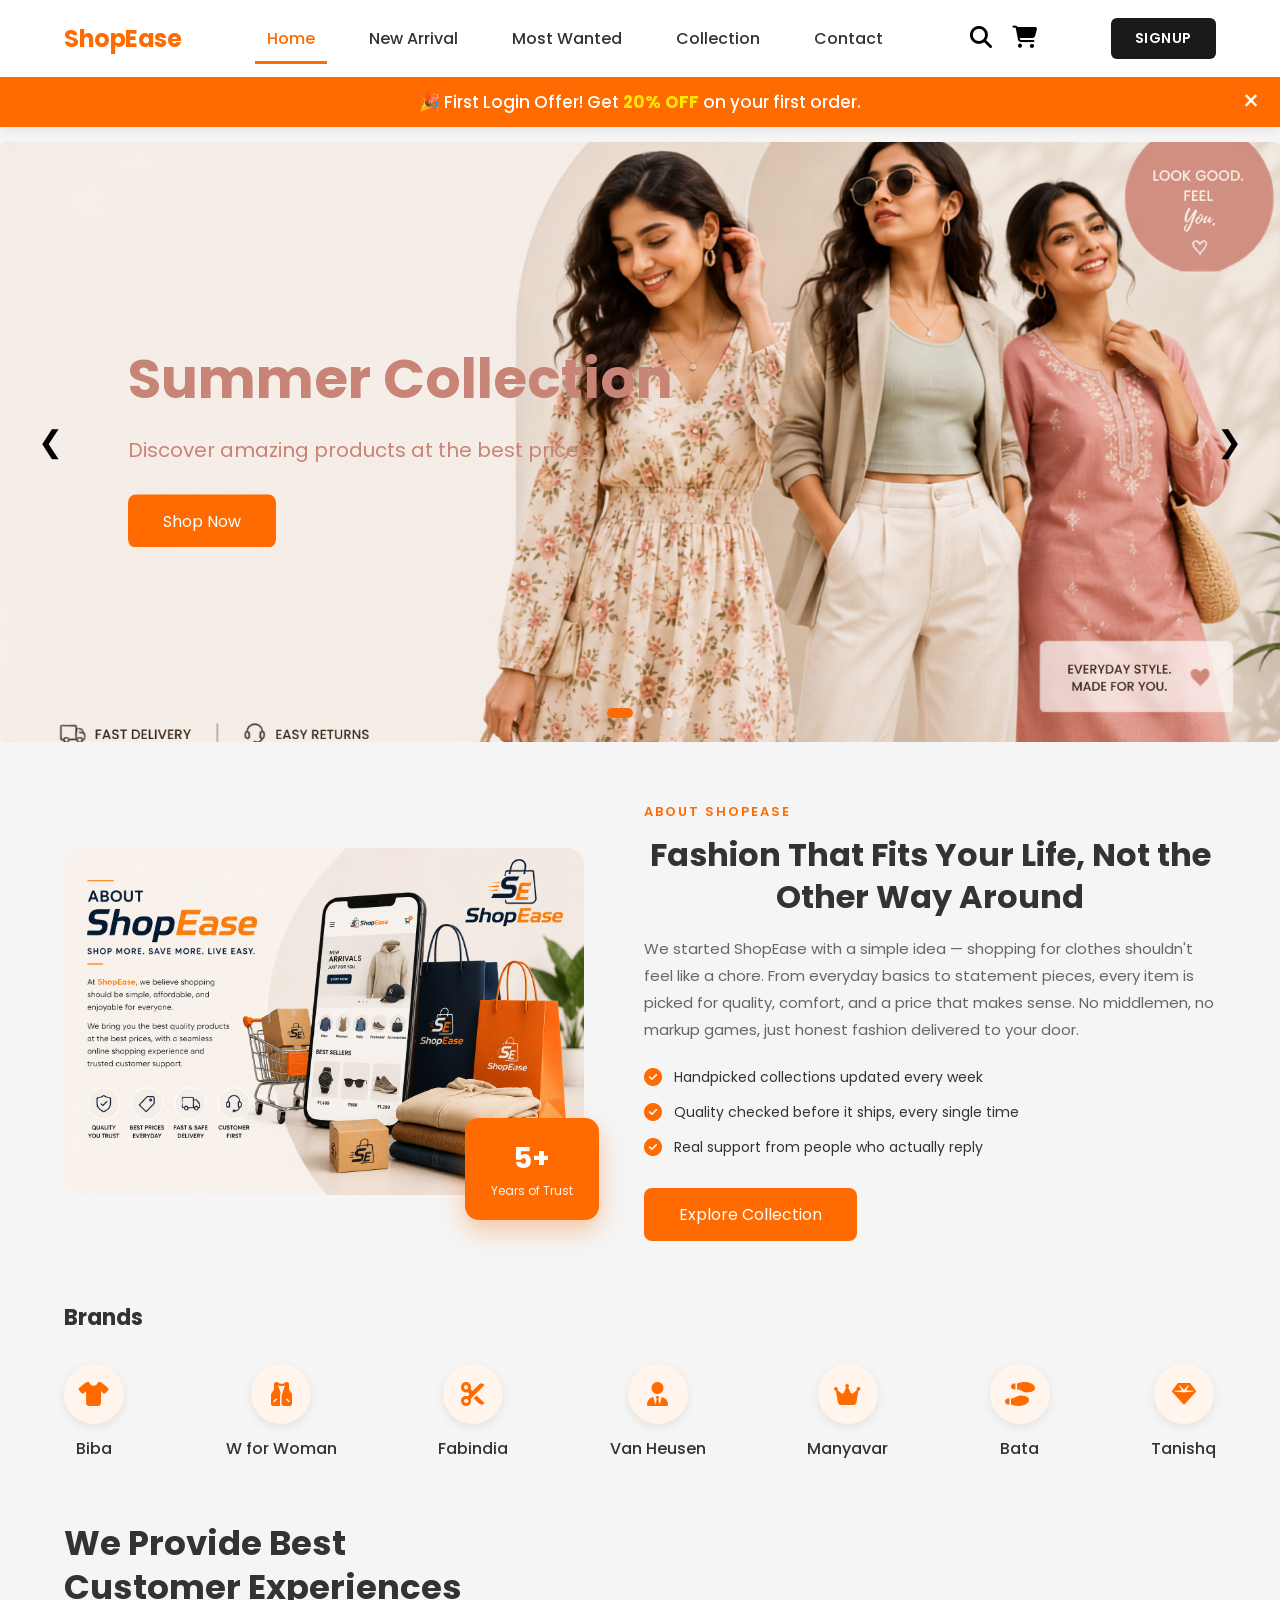
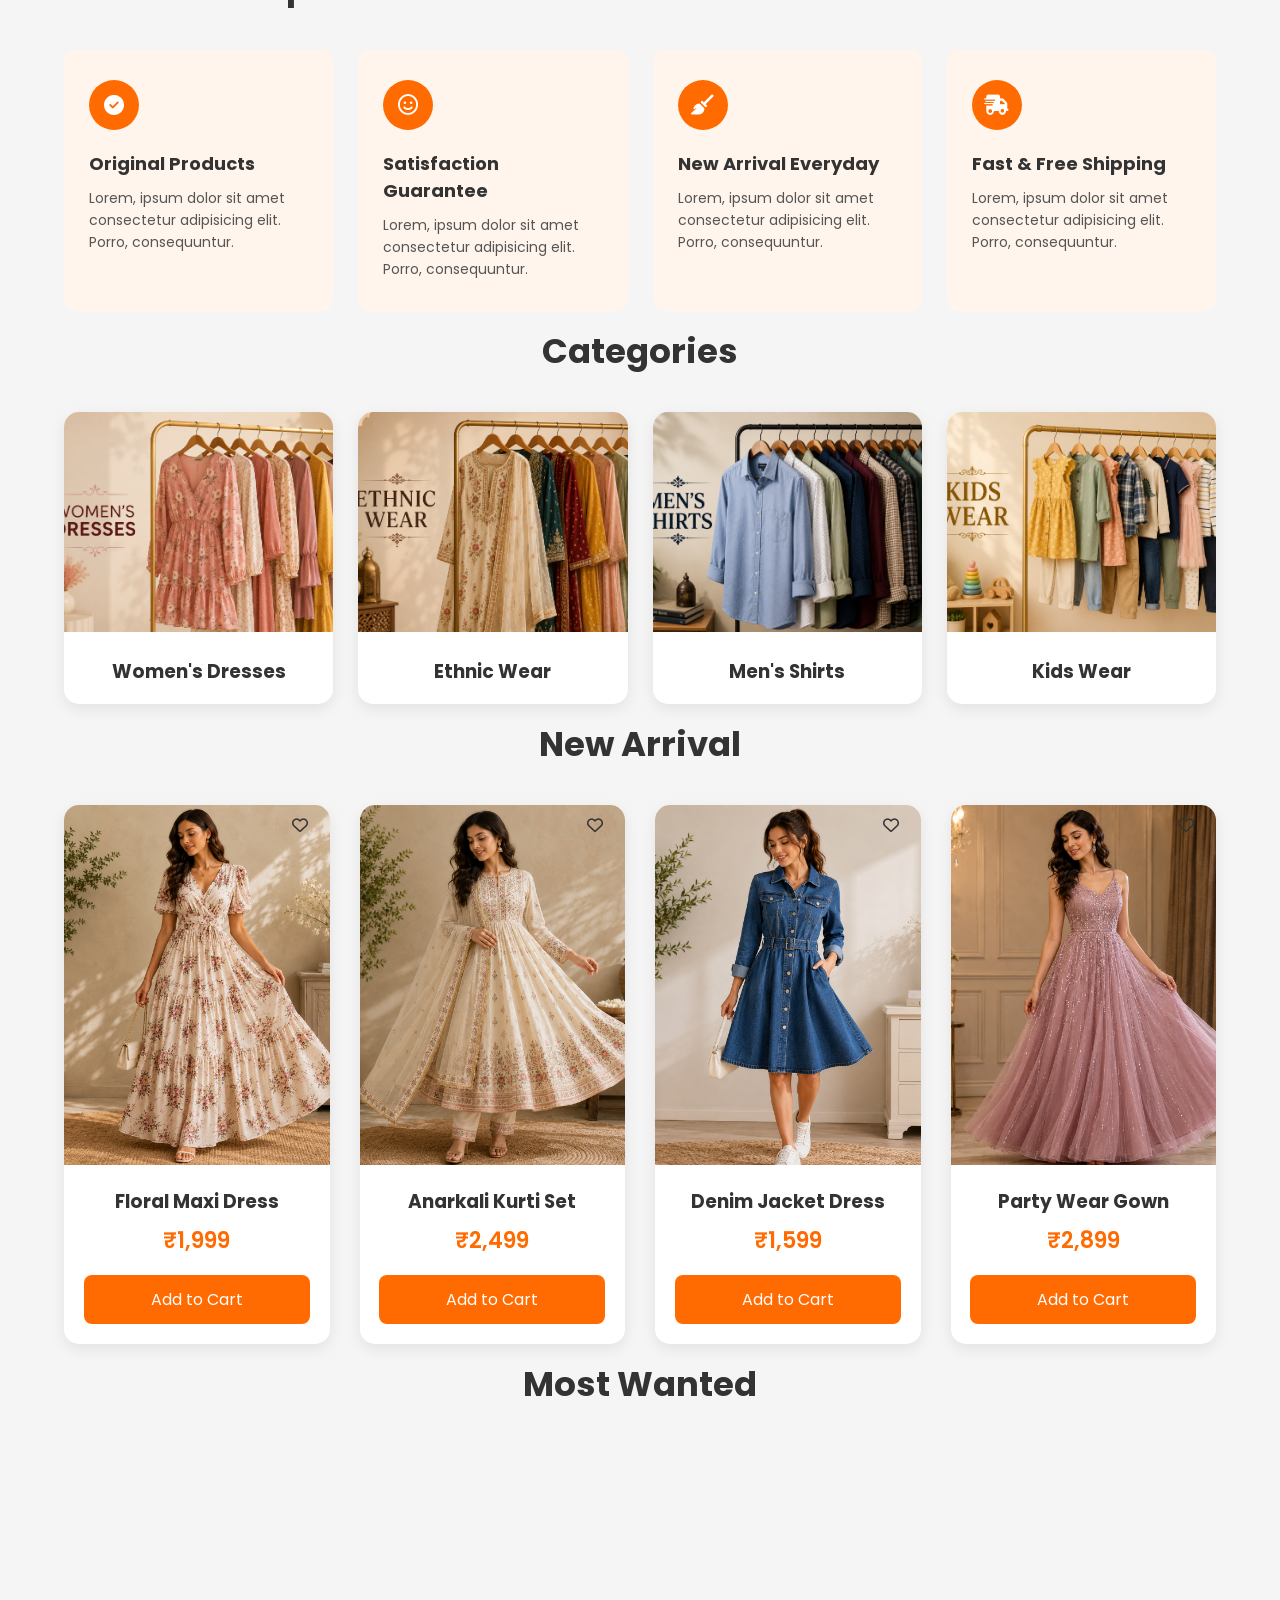
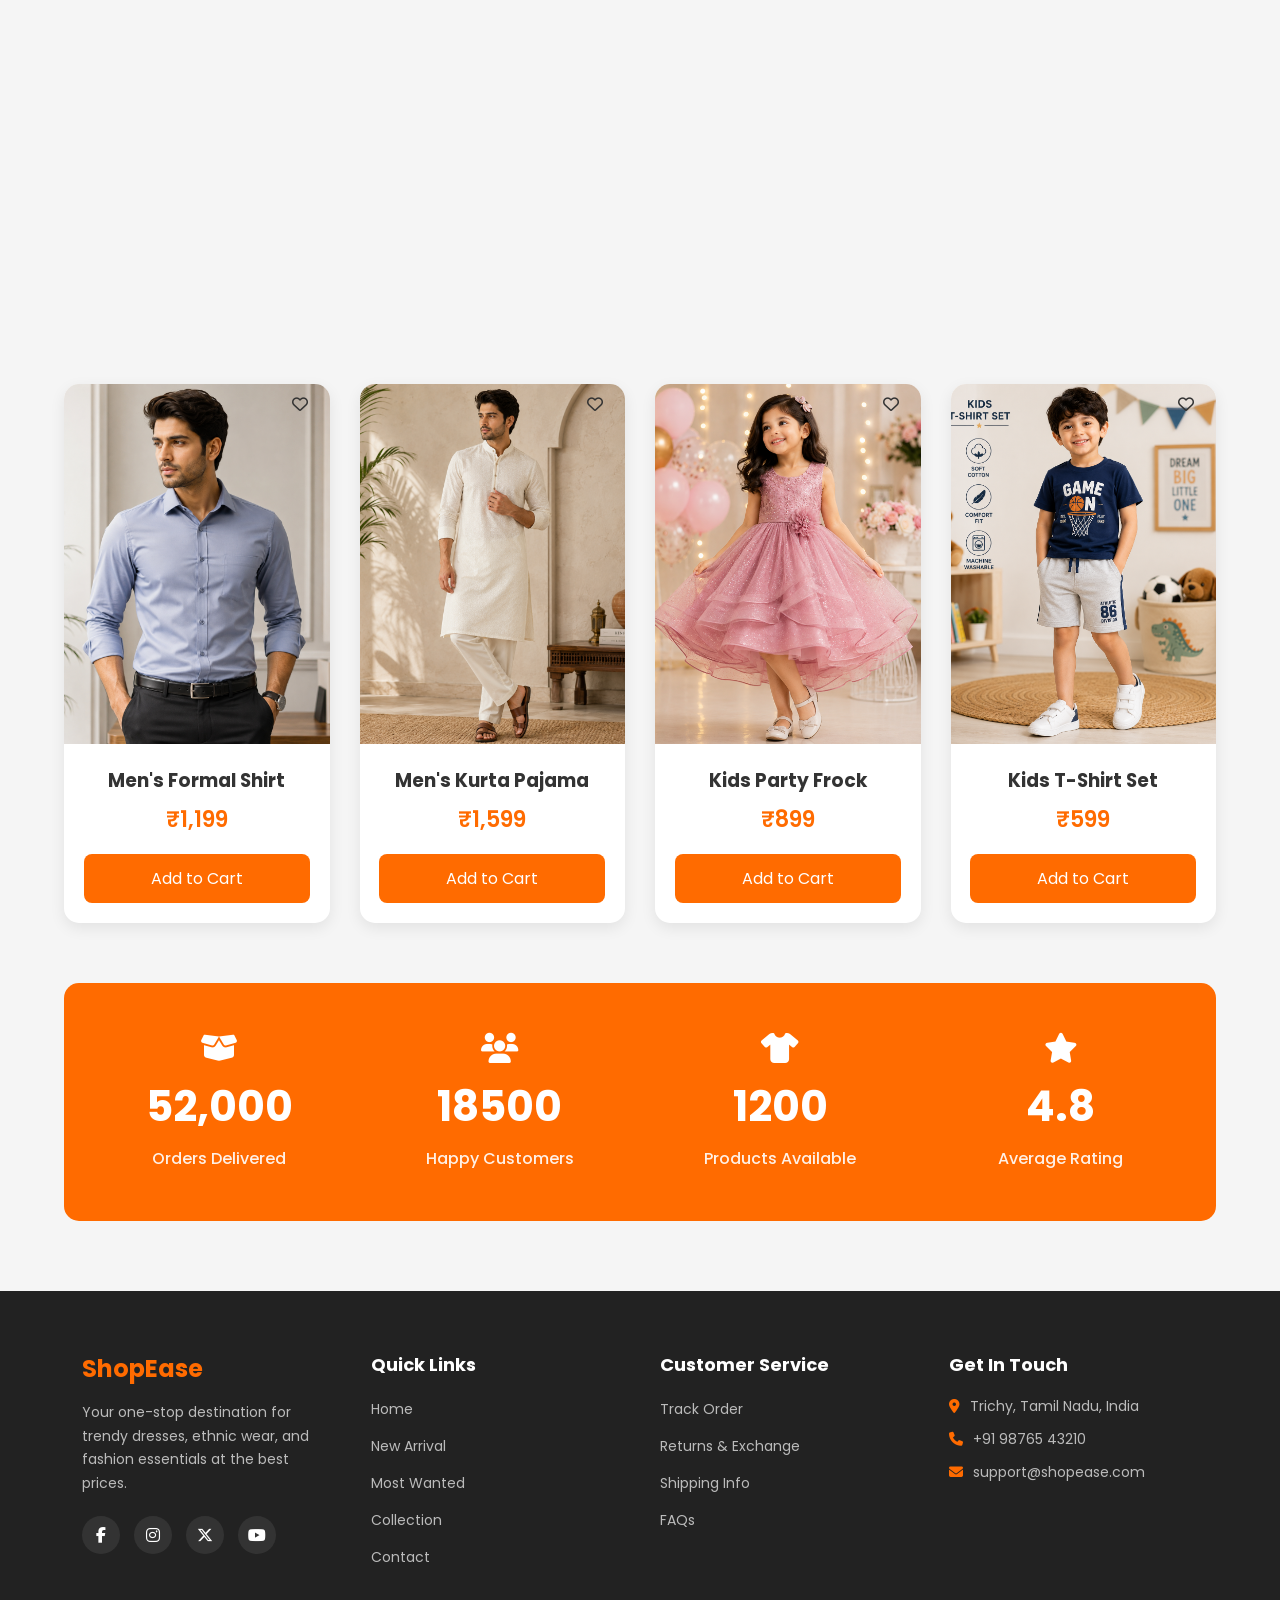
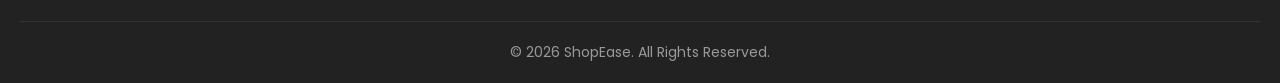
==== commit 529b6c69: "Updated website designss" ====
--- a/index.html
+++ b/index.html
@@ -206,33 +206,33 @@
 </section>
 <!-- Categories -->
 <section class="categories">
-
+ 
     <h2>Categories</h2>
-
+ 
     <div class="category-container">
-
-        <div class="category-card">
+ 
+        <a href="collection.html" class="category-card">
             <img src="images/categories/womens-dresses.png" alt="Women's Dresses">
             <h3>Women's Dresses</h3>
-        </div>
-
-        <div class="category-card">
+        </a>
+ 
+        <a href="collection.html" class="category-card">
             <img src="images/categories/ethnic-wear.png" alt="Ethnic Wear">
             <h3>Ethnic Wear</h3>
-        </div>
-
-        <div class="category-card">
+        </a>
+ 
+        <a href="collection.html" class="category-card">
             <img src="images/categories/mens-shirts.png" alt="Men's Shirts">
             <h3>Men's Shirts</h3>
-        </div>
-
-        <div class="category-card">
+        </a>
+ 
+        <a href="collection.html" class="category-card">
             <img src="images/categories/kids-wear.png" alt="Kids Wear">
             <h3>Kids Wear</h3>
-        </div>
-
-    </div>
-
+        </a>
+ 
+    </div>
+ 
 </section>
 
 <!-- Featured Products -->
--- a/style.css
+++ b/style.css
@@ -185,7 +185,7 @@
     position:relative;
     width:100%;
     height:600px;
-    overflow:cover;
+    
 }
 
 .slide{
@@ -230,10 +230,9 @@
     position:absolute;
     top:50%;
     transform:translateY(-50%);
-    background:rgba(0,0,0,.5);
-    color:#fff;
+    background: transparent;
     border:none;
-    font-size:28px;
+    font-size:30px;
     padding:12px 18px;
     cursor:pointer;
     z-index:10;
@@ -285,13 +284,14 @@
 }
 
 /* Categories */
-
+/* Categories */
+ 
 .category-container{
     display:grid;
     grid-template-columns:repeat(auto-fit,minmax(220px,1fr));
     gap:25px;
 }
-
+ 
 .category-card{
     background:#fff;
     border-radius:15px;
@@ -299,18 +299,21 @@
     text-align:center;
     box-shadow:0 5px 15px rgba(0,0,0,.08);
     transition:.3s;
-}
-
+    display:block;
+    text-decoration:none;
+    color:inherit;
+}
+ 
 .category-card:hover{
     transform:translateY(-8px);
 }
-
+ 
 .category-card img{
     width:100%;
     height:220px;
     object-fit:cover;
 }
-
+ 
 .category-card h3{
     padding:18px;
 }
@@ -794,6 +797,7 @@
     justify-content:flex-start;
     overflow-x:auto;
     padding-bottom:15px;
+    padding: 5px;
     scroll-behavior:smooth;
     -webkit-overflow-scrolling:touch;
 }
@@ -819,7 +823,7 @@
 }
 @media(max-width:768px){
     .brands-container{
-        justify-content:center;
+        justify-content:flex-start;
     }
     .experience-header h2{
         font-size:26px;
@@ -1393,7 +1397,7 @@
 
 .about-img img{
     width:100%;
-    height:420px;
+    height:100%;
     object-fit:cover;
     border-radius:16px;
     display:block;
@@ -1479,7 +1483,10 @@
     }
 
     .about-img img{
-        height:320px;
+        width:100%;
+        height:auto;
+        object-fit:contain;   /* cover -> contain */
+        display:block;
     }
 
     .about-content h2{
